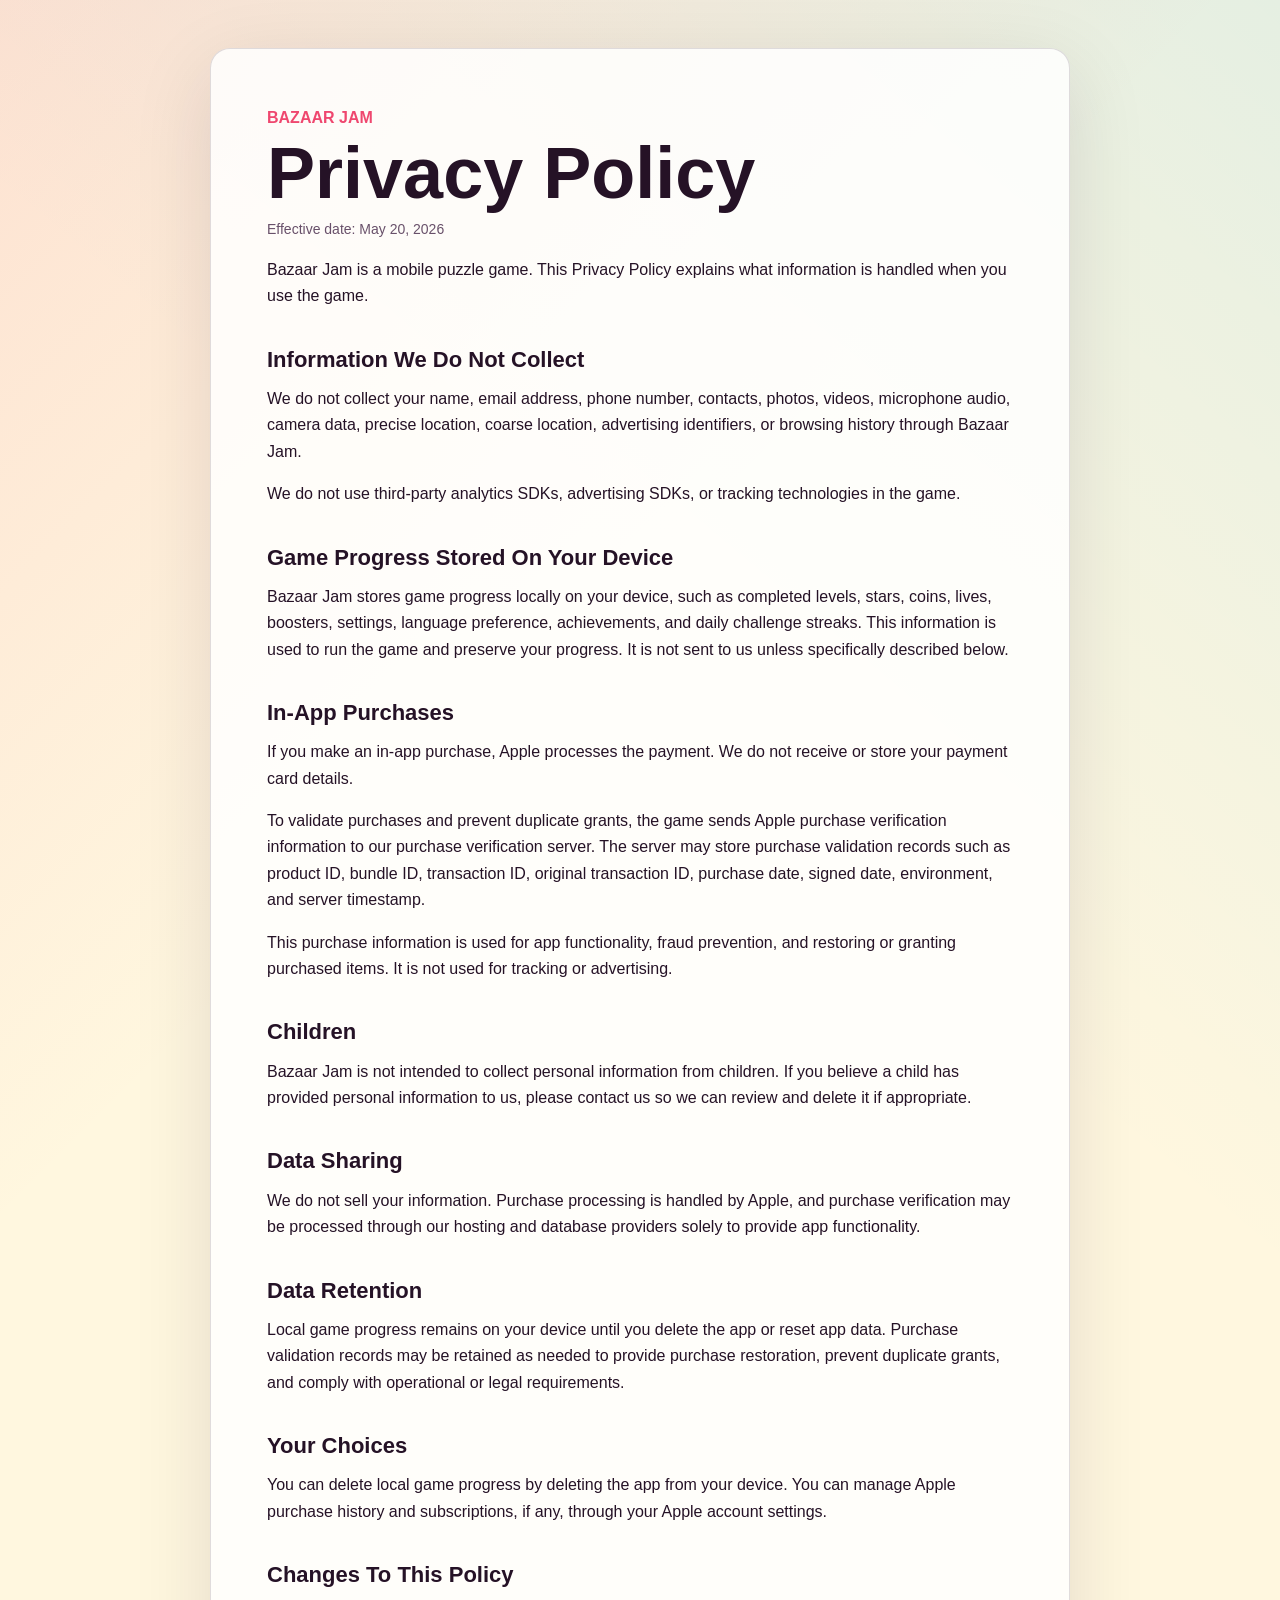
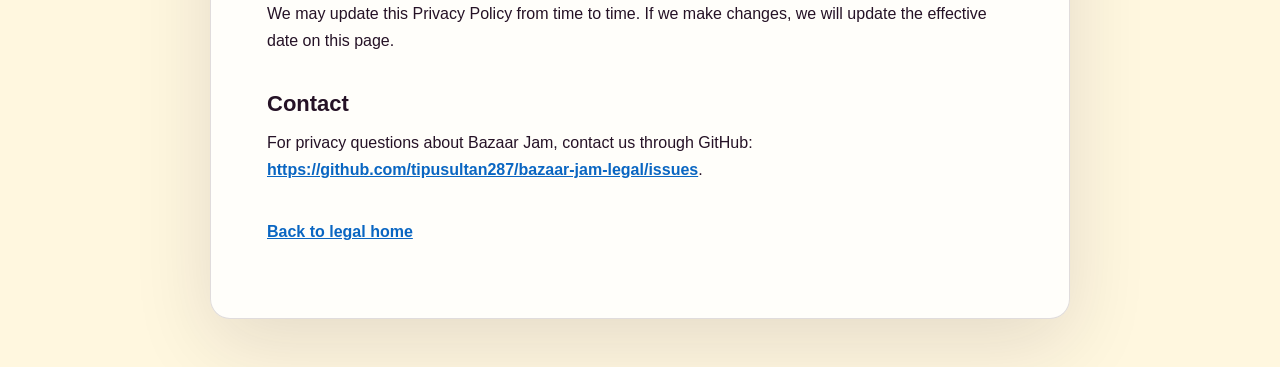
==== privacy/index.html @ 62c8bdbb "Add Bazaar Jam legal pages" ====
<!doctype html>
<html lang="en">
<head>
  <meta charset="utf-8">
  <meta name="viewport" content="width=device-width, initial-scale=1">
  <title>Privacy Policy | Bazaar Jam</title>
  <link rel="stylesheet" href="../styles.css">
</head>
<body>
  <main class="page">
    <p class="eyebrow">Bazaar Jam</p>
    <h1>Privacy Policy</h1>
    <p class="small">Effective date: May 20, 2026</p>

    <p>Bazaar Jam is a mobile puzzle game. This Privacy Policy explains what information is handled when you use the game.</p>

    <h2>Information We Do Not Collect</h2>
    <p>We do not collect your name, email address, phone number, contacts, photos, videos, microphone audio, camera data, precise location, coarse location, advertising identifiers, or browsing history through Bazaar Jam.</p>
    <p>We do not use third-party analytics SDKs, advertising SDKs, or tracking technologies in the game.</p>

    <h2>Game Progress Stored On Your Device</h2>
    <p>Bazaar Jam stores game progress locally on your device, such as completed levels, stars, coins, lives, boosters, settings, language preference, achievements, and daily challenge streaks. This information is used to run the game and preserve your progress. It is not sent to us unless specifically described below.</p>

    <h2>In-App Purchases</h2>
    <p>If you make an in-app purchase, Apple processes the payment. We do not receive or store your payment card details.</p>
    <p>To validate purchases and prevent duplicate grants, the game sends Apple purchase verification information to our purchase verification server. The server may store purchase validation records such as product ID, bundle ID, transaction ID, original transaction ID, purchase date, signed date, environment, and server timestamp.</p>
    <p>This purchase information is used for app functionality, fraud prevention, and restoring or granting purchased items. It is not used for tracking or advertising.</p>

    <h2>Children</h2>
    <p>Bazaar Jam is not intended to collect personal information from children. If you believe a child has provided personal information to us, please contact us so we can review and delete it if appropriate.</p>

    <h2>Data Sharing</h2>
    <p>We do not sell your information. Purchase processing is handled by Apple, and purchase verification may be processed through our hosting and database providers solely to provide app functionality.</p>

    <h2>Data Retention</h2>
    <p>Local game progress remains on your device until you delete the app or reset app data. Purchase validation records may be retained as needed to provide purchase restoration, prevent duplicate grants, and comply with operational or legal requirements.</p>

    <h2>Your Choices</h2>
    <p>You can delete local game progress by deleting the app from your device. You can manage Apple purchase history and subscriptions, if any, through your Apple account settings.</p>

    <h2>Changes To This Policy</h2>
    <p>We may update this Privacy Policy from time to time. If we make changes, we will update the effective date on this page.</p>

    <h2>Contact</h2>
    <p>For privacy questions about Bazaar Jam, contact us through GitHub: <a href="https://github.com/tipusultan287/bazaar-jam-legal/issues">https://github.com/tipusultan287/bazaar-jam-legal/issues</a>.</p>

    <p class="back"><a href="../">Back to legal home</a></p>
  </main>
</body>
</html>
---- styles.css ----
:root {
  color-scheme: light;
  --bg: #fff7df;
  --ink: #251226;
  --muted: #68506a;
  --card: #ffffff;
  --accent: #ef476f;
  --gold: #ffd166;
  --line: rgba(37, 18, 38, 0.14);
}

* {
  box-sizing: border-box;
}

body {
  margin: 0;
  background:
    linear-gradient(135deg, rgba(239, 71, 111, 0.12), transparent 38%),
    linear-gradient(220deg, rgba(0, 168, 255, 0.10), transparent 42%),
    var(--bg);
  color: var(--ink);
  font: 16px/1.65 -apple-system, BlinkMacSystemFont, "Segoe UI", sans-serif;
}

.page {
  width: min(860px, calc(100% - 32px));
  margin: 48px auto;
  padding: clamp(24px, 5vw, 56px);
  background: rgba(255, 255, 255, 0.84);
  border: 1px solid var(--line);
  border-radius: 20px;
  box-shadow: 0 24px 80px rgba(37, 18, 38, 0.12);
}

.eyebrow {
  margin: 0 0 8px;
  color: var(--accent);
  font-weight: 800;
  letter-spacing: 0;
  text-transform: uppercase;
}

h1 {
  margin: 0 0 10px;
  font-size: clamp(40px, 8vw, 72px);
  line-height: 0.95;
}

h2 {
  margin: 32px 0 8px;
  font-size: 22px;
}

p {
  margin: 0 0 16px;
}

a {
  color: #0a66c2;
  font-weight: 700;
}

.lead {
  color: var(--muted);
  font-size: 20px;
}

.small {
  color: var(--muted);
  font-size: 14px;
}

.links {
  display: grid;
  gap: 12px;
  margin: 28px 0;
}

.links a {
  display: block;
  padding: 16px 18px;
  background: var(--gold);
  border: 2px solid var(--ink);
  border-radius: 12px;
  color: var(--ink);
  text-decoration: none;
  box-shadow: 5px 5px 0 var(--accent);
}

.back {
  margin-top: 36px;
}
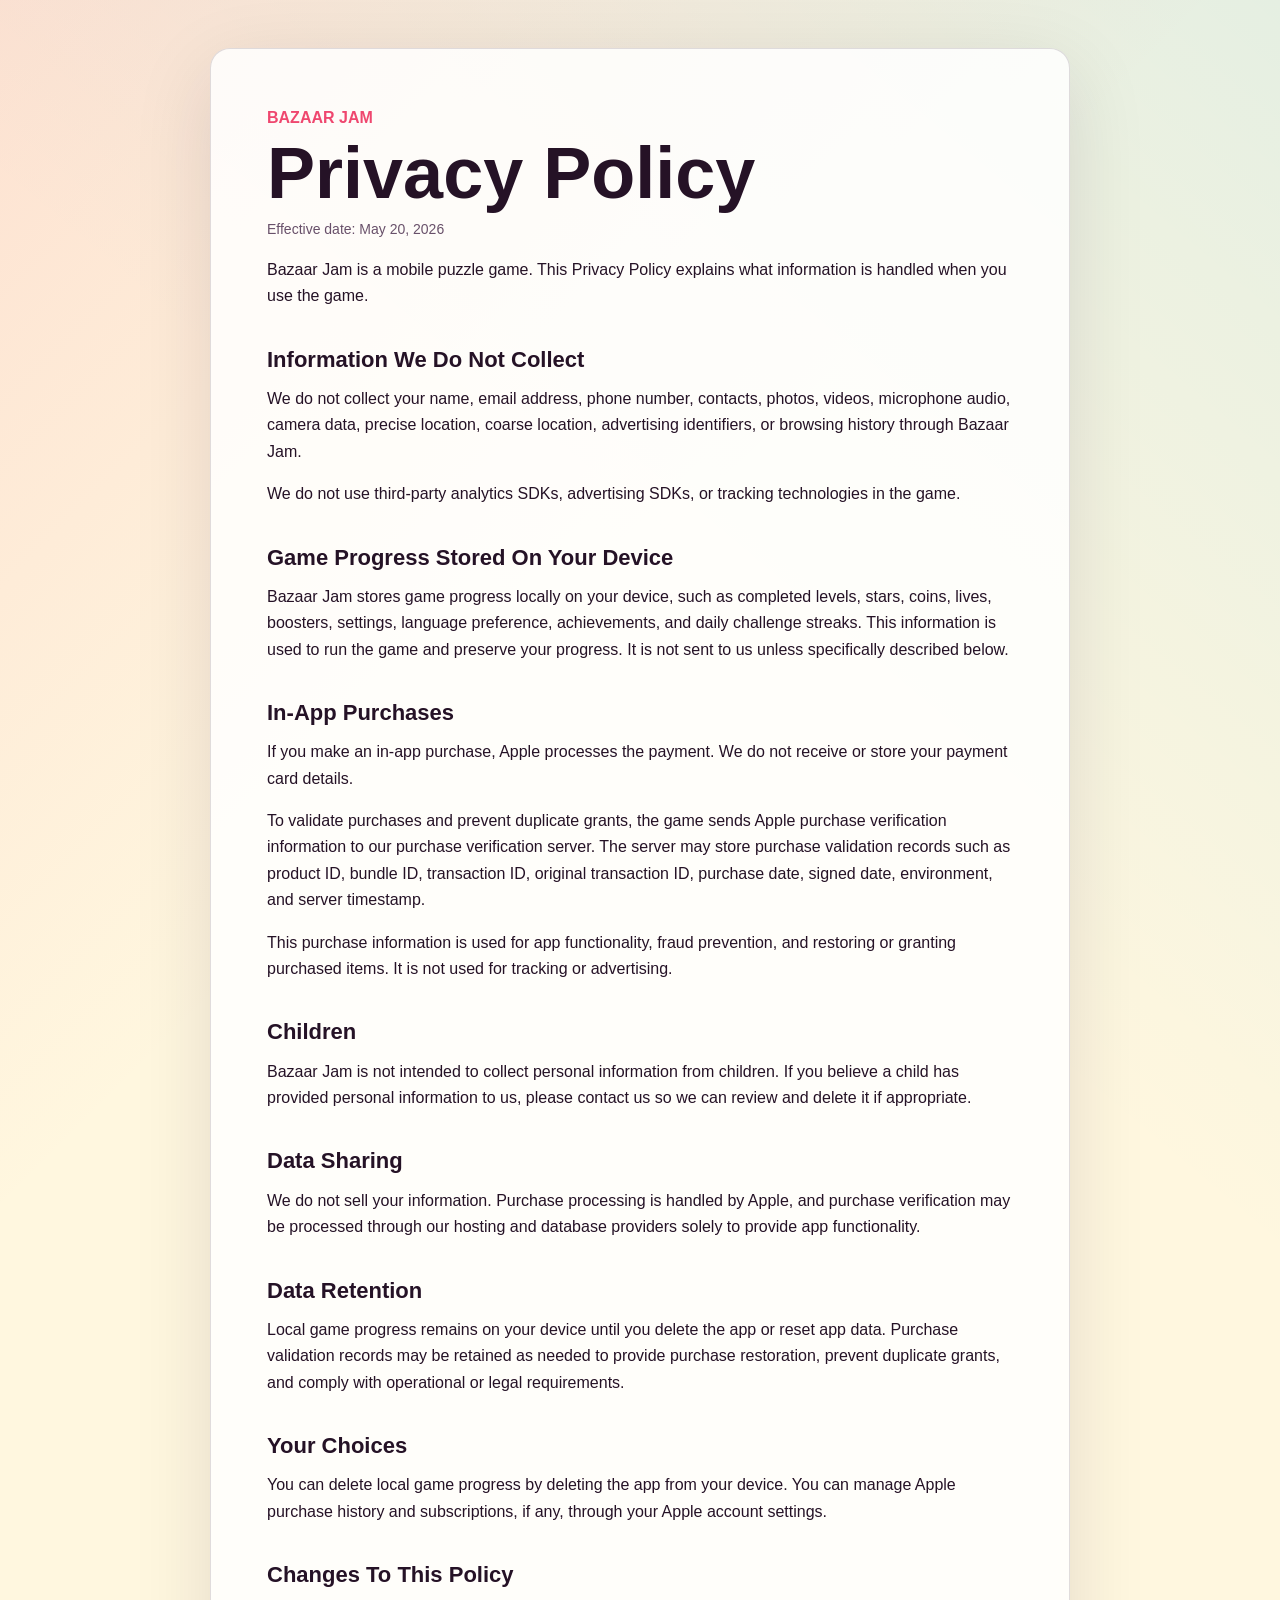
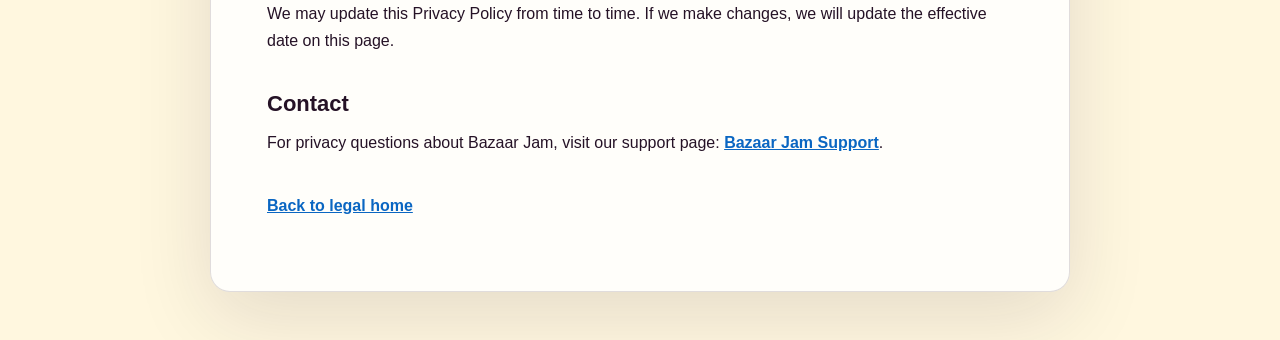
==== commit fa23a5a8: "Add support FAQ page" ====
--- a/privacy/index.html
+++ b/privacy/index.html
@@ -42,7 +42,7 @@
     <p>We may update this Privacy Policy from time to time. If we make changes, we will update the effective date on this page.</p>
 
     <h2>Contact</h2>
-    <p>For privacy questions about Bazaar Jam, contact us through GitHub: <a href="https://github.com/tipusultan287/bazaar-jam-legal/issues">https://github.com/tipusultan287/bazaar-jam-legal/issues</a>.</p>
+    <p>For privacy questions about Bazaar Jam, visit our support page: <a href="../support/">Bazaar Jam Support</a>.</p>
 
     <p class="back"><a href="../">Back to legal home</a></p>
   </main>
